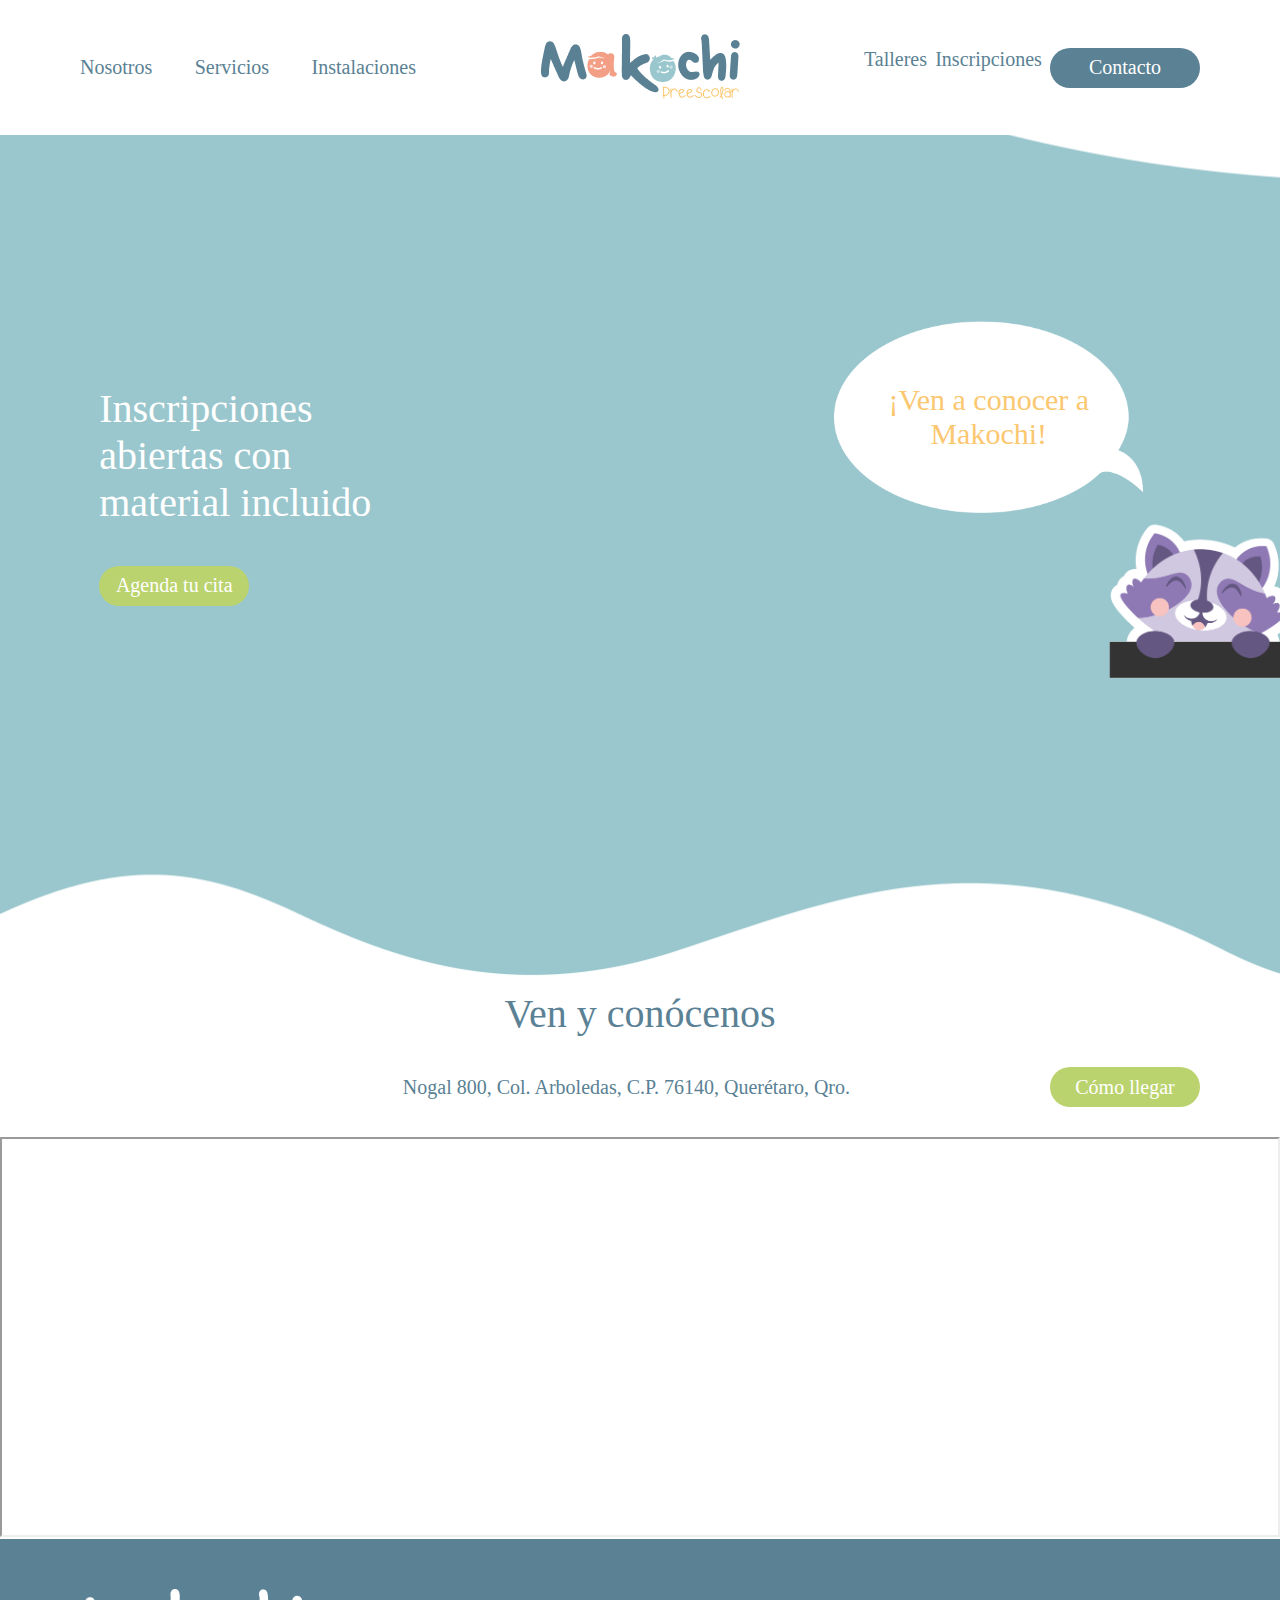
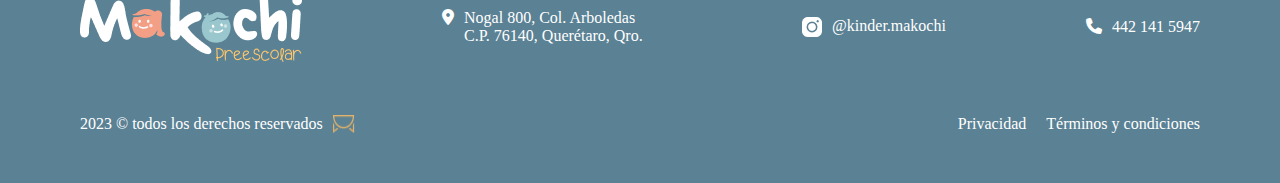
==== nosotros.html @ c2173844 "changes in services page" ====
<!DOCTYPE html>
<html lang="es">

<head>
    <meta charset="UTF-8">
    <meta name="viewport" content="width=device-width, initial-scale=1.0">
    <link rel="stylesheet" href="https://cdnjs.cloudflare.com/ajax/libs/font-awesome/6.4.2/css/all.min.css">
    <link rel="stylesheet" href="css/style.css">
    <title>Makochi</title>
</head>

<body>
    <header>
        <nav>
            <ul>
                <li><a href="">Nosotros</a></li>
                <li><a href="">Servicios</a></li>
                <li><a href="">Instalaciones</a></li>
            </ul>
            <figure>
                <a href="index.html"><img src="img/logo.png" alt="Logotipo Makochi"></a>
            </figure>
            <ul>
                <li><a href="">Talleres</a></li>
                <li><a href="">Inscripciones</a></li>
                <li><a href="" class="button blue">Contacto</a></li>
            </ul>
        </nav>
    </header>
    <main>

        <section id="inscriptions">
            <div>
                <h2>Inscripciones abiertas con material incluido</h2>
                <a href="" class="button green">Agenda tu cita</a>
            </div>
            <div>
                <div class="dialog">
                    <h3>¡Ven a conocer a Makochi!</h3>
                </div>
                <figure class="animation">
                    <img src="img/makochi_saliendo.gif" alt="Makochi apareciendo">
                </figure>
            </div>
        </section>
        <section id="location">
            <h2>Ven y conócenos</h2>
            <div>
                <p>Nogal 800, Col. Arboledas, C.P. 76140, Querétaro, Qro.</p>
                <a href="" class="button green">Cómo llegar <i class="fa-solid arrow-right"></i></a>
            </div>
            <iframe
                src="https://maps.google.com/maps?width=100%25&amp;height=600&amp;hl=en&amp;q=Nogal%20800,%20Col.%20Arboledas,%20C.P.%2076140,%20Quer%C3%A9taro,%20Qro.+(My%20Business%20Name)&amp;t=&amp;z=14&amp;ie=UTF8&amp;iwloc=B&amp;output=embed"></iframe>
        </section>
    </main>
    <footer>
        <div>
            <figure>
                <img src="img/logo2.png" alt="Logo de Makochi">
            </figure>

            <div class="footer_address">
                <i class="fa-solid fa-location-dot"></i>
                <p>Nogal 800, Col. Arboledas C.P. 76140, Querétaro, Qro.</p>
            </div>

            <div class="ig">
                <img src="icons/ig.png" alt="icono de instagram">
                <p>@kinder.makochi</p>
            </div>

            <div class="phone_number">
                <i class="fa-solid fa-phone"></i>
                <p>442 141 5947</p>
            </div>

        </div>
        <div>
            <div class="rights">
                <p>2023 © todos los derechos reservados</p>
                <img src="icons/Icono_molcajete.png" alt="icono molcajete diseño">
            </div>
            <div class="policies">
                <a href="">Privacidad</a>
                <a href="">Términos y condiciones</a>
            </div>
        </div>
    </footer>

    <script src="js/particles.js"></script>
    <script src="js/script.js"></script>
</body>

</html>
---- css/style.css ----
* {
  margin: 0;
  padding: 0;
  box-sizing: border-box;
}


html {
  font-size: 62.5%;
  overflow-x: hidden;
}

a {
  text-decoration: none;
}

ul,
ol {
  list-style: none;
}

:root {
  --green: #BBD36E;
  --purple: #8F79B6;
  --yellow: #FBC770;
  --blue: #5A8194;
  --melon: #F49F85;
  --lila: #D0C9E0;
}

.button {
  border-radius: 100px;
  width: 15rem;
  height: 4rem;
  display: flex;
  align-items: center;
  justify-content: center;
  font-size: 2rem;
  color: white;
  transition: all 0.15s ease-in-out;
}

.button:hover {
  background-color: var(--purple);
}

.green {
  background-color: var(--green);
}

.yellow {
  background-color: var(--yellow);
}

.blue {
  background-color: var(--blue);
}

.purple {
  background-color: var(--purple);
}

main,
body {
  background: url('../img/paper-texture.jpg');
  position: relative;
  z-index: -999;
  overflow-x: hidden;
}


header {
  width: 100vw;
  height: 15vh;
  position: fixed;
  background-color: #ffffff;
}

nav {
  padding: 0 8rem;
  width: 100%;
  height: 100%;
  display: flex;
  align-items: center;
  justify-content: space-between;
}

nav ul {
  width: 30%;
  display: flex;
  justify-content: space-between;
}

nav ul li {
  display: inline-block;
}

nav ul a {
  color: var(--blue);
  font-family: Montserrat;
  font-size: 20px;
  font-weight: 500;
}

#container {
  position: relative;
  width: 100%;
  height: 100%;
  background: url('../img/Fondo.png');
  background-repeat: no-repeat;
  background-position: center bottom;
  background-size: cover;
  z-index: -1;
  overflow: hidden;
}

#hero {
  max-height: 83vh;
  width: 100%;
  height: 100%;
  padding-top: 15vh;
  /* margin-top: 10vh; */
  position: relative;
}

#hero img {
  height: 83vh;
  max-height: 50rem;
  width: 100%;
}

#hero .container {
  position: absolute;
  top: 50%;
  left: 50%;
  transform: translateX(-50%) translateY(-50%);
  background: radial-gradient(#9ac7cd 0, #9ac7cd, transparent 100%);
  display: flex;
  flex-direction: column;
  justify-content: space-between;
  align-items: center;
  row-gap: 3rem;
}

h1 {
  color: #FFF;
  text-align: center;
  font-family: Montserrat;
  font-size: 3.5rem;
  font-weight: 400;
  width: 35vw;
}

h2 {
  text-align: center;
  font-family: Apple Juice;
  font-size: 3rem;
  font-weight: 400;
}

.sheet {
  display: flex;
  flex-direction: column;
  justify-content: center;
  align-items: center;
  width: 20rem;
  height: 25rem;
  position: absolute;
  background: url('../img/hoja.png');
  background-size: cover;
  background-repeat: no-repeat;
  left: 15%;
  bottom: -25vh;
  row-gap: 3rem;
}

.sheet h3 {
  color: white;
  text-align: center;
  font-family: Apple Juice;
  font-size: 3rem;
  font-weight: 400;
}

.pet {
  width: 35rem;
  height: 40rem;
  position: absolute;
  bottom: -20vh;
  right: 5%;
}

.pet img {
  width: 100%;
  height: 100%;
  object-fit: contain;
}

#us {
  margin-top: 30rem;
}

#us h2 {
  color: var(--blue);
  margin: 0 auto;
  margin-top: 10rem;
  width: 50rem;
}

#us .container {
  background: url('../img/us-bg.png');
  background-repeat: no-repeat;
  background-size: cover;
  width: 80%;
  aspect-ratio: 123/65;
  display: flex;
  flex-direction: column;
  justify-content: center;
  margin: 0 auto;
  row-gap: 1rem;
}

#us .container h3 {
  color: #FFF;
  font-family: Minako, sans-serif;
  font-size: 2.8rem;
  font-weight: 400;
}

#us .container p {
  color: #FFF;
  font-family: Montserrat, sans-serif;
  font-size: 1.8rem;
  font-weight: 500;
  width: 40rem;
}

#us .container div {
  display: flex;
  justify-content: space-between;
  padding: 0 10%;
  column-gap: 3rem;
}

#us .button {
  margin: 5rem auto;
}

#us .button:hover {
  background-color: var(--yellow);
}

#services {
  background: url('../img/Servicios.png');
  background-repeat: no-repeat;
  background-position: center top;
  background-size: contain;
  height: 110vh;
  width: 100vw;
  display: flex;
  padding: 10% 8rem;
  gap: 10rem;
  position: relative;
}

#services>figure.animation {
  width: 25rem;
  height: 25rem;
  aspect-ratio: 1/1;
  /* border: 1px solid white; */
  border-radius: 400px;
}

#services>figure.animation img {
  width: 100%;
  height: 100%;
  object-fit: contain;
}

#services .title {
  background-color: #FFF;
  height: 50%;
  width: 40%;
  display: flex;
  align-items: center;
  justify-content: center;
  border-radius: 100%;
}

#services .title h2 {
  width: 70%;
  color: var(--yellow);
  text-align: center;
  font-family: Apple Juice;
  font-size: 3rem;
  font-weight: 400;
}

#services .services {
  margin-top: 15%;
  display: flex;
  gap: 5rem;
  height: fit-content;
}

#services .service {
  display: flex;
  flex-direction: column;
  align-items: center;
}

#services .service figure {
  width: 12vw;
  height: 12vw;
  border-radius: 300px;
}

#services .service figure img {
  width: 100%;
  height: 100%;
  border-radius: 300px;
}

#services .service h3 {
  color: #FFF;
  text-align: center;
  font-family: Montserrat;
  font-size: 2.3rem;
  font-weight: 500;
  gap: 2rem;
}

.crayons {
  position: absolute;
  bottom: 0;
  transform: translateY(-50%);
}

.crayons img {
  width: 80%;
  height: 80%;
}

#facilities {
  padding: 0 8rem;
}

#facilities h2 {
  color: var(--green);
  text-align: center;
  font-family: Apple Juice;
  font-size: 3rem;
  font-weight: 400;
  margin-bottom: 5rem;
}

#facilities .container {
  display: grid;
  grid-template-columns: 1fr 2fr 1fr;
  grid-template-rows: 55rem 22.5rem;
  width: 100%;
  gap: 2rem;
}

#facilities .container>figure {
  width: 100%;
  height: 100%;
  max-height: 55rem;
  border-radius: 2rem;
}

#facilities .container img {
  width: 100%;
  height: 100%;
  border-radius: 2rem;
  object-fit: cover;
}

#facilities .table {
  display: flex;
  flex-wrap: wrap;
  gap: 5rem;
  justify-content: space-between;
  align-items: center;
  max-height: 55rem;
}

#facilities .table figure,
#facilities .table p {
  flex-basis: 25rem;
  height: 25rem;
  color: var(--blue);
  font-family: Montserrat;
  font-size: 2.4rem;
  font-weight: 500;
  display: flex;
  align-items: center;
  justify-content: center;
}

#facilities .button {
  margin: 5rem auto;
}

#activities {
  padding: 0 8rem;
}

#activities h2 {
  color: var(--melon);
  text-align: center;
  font-family: Apple Juice;
  font-size: 4rem;
  font-weight: 400;
  margin-bottom: 2rem;
}

#activities p {
  color: var(--blue);
  text-align: center;
  font-family: Montserrat;
  font-size: 2.4rem;
  font-weight: 500;
  width: 60%;
  margin: 0 auto;
}

#activities .container {
  display: flex;
  flex-wrap: wrap;
  width: 70%;
  margin: 0 auto;
  margin-top: 15rem;
  justify-content: space-between;
  row-gap: 20rem;
  margin-bottom: 20rem;
}

#activities .sheet {
  position: relative;
  bottom: 0;
  left: 0;
  margin: 0 5rem;
}

#activities .sheet h3 {
  width: 50%;
}

#activities .sheet figure.activity {
  width: 20rem;
  height: 20rem;
  position: absolute;
  top: -50%;
  left: -50%;
  border-radius: 300px;
}

#activities .sheet figure.activity img {
  width: 100%;
  height: 100%;
  border-radius: 300px;
  object-fit: cover;
}

#activities .sheet figure.pencil {
  width: 8rem;
  height: 14rem;
  position: absolute;
  top: 0%;
  right: -25%;
}

#activities .sheet figure.pencil img {
  width: 100%;
  height: 100%;
  object-fit: contain;
}

#inscriptions {
  background: url('../img/fondo3.png');
  background-repeat: no-repeat;
  background-size: cover;
  display: flex;
  flex-wrap: wrap;
  padding: 0 8rem;
  align-items: center;
  justify-content: center;
  height: 110vh;
}

#inscriptions h2 {
  color: #FFF;
  font-family: Apple Juice;
  font-size: 4rem;
  font-weight: 400;
  width: 40%;
  text-align: left;
  margin-bottom: 4rem;
}

#inscriptions .dialog {
  background: url('../img/dialog.png');
  background-size: contain;
  background-repeat: no-repeat;
  background-position: center;
  width: 30vw;
  height: 15vw;
  display: flex;
  align-items: center;
  justify-content: center;
}

#inscriptions .dialog h3 {
  color: var(--yellow);
  text-align: center;
  font-family: Apple Juice;
  font-size: 3rem;
  font-weight: 400;
  width: 60%;
}

#inscriptions>div {
  display: flex;
  flex-direction: column;
}

#inscriptions>div:last-child {
  margin-top: 10rem;
}

#inscriptions figure.animation {
  width: 20vw;
  height: 20vw;
  aspect-ratio: 1/1;
  /* border: 1px solid white; */
  border-radius: 400px;
  align-self: self-end;
  margin-right: -15rem;
}

#inscriptions figure.animation img {
  width: 100%;
  height: 100%;
  object-fit: cover;
}

#location h2 {
  color: var(--blue);
  text-align: center;
  font-family: Apple Juice;
  font-size: 4rem;
  font-weight: 400;
}

#location div {
  display: flex;
  align-items: center;
  justify-content: flex-end;
  padding: 0 8rem;
  margin: 3rem 0;
}

#location div p {
  color: var(--blue);
  text-align: center;
  font-family: Montserrat;
  font-size: 2rem;
  font-weight: 500;
  margin-right: 20rem;
}

#location iframe {
  width: 100%;
  height: 40rem;
}

footer {
  background-color: var(--blue);
  padding: 5rem 8rem;
  display: flex;
  flex-direction: column;
  row-gap: 5rem;
}

footer>div {
  display: flex;
  flex-wrap: wrap;
  align-items: center;
  justify-content: space-between;
  row-gap: 2rem;
}

.footer_address {
  width: 22rem;
}

footer>div:first-child div {
  display: flex;
  column-gap: 1rem;
}

footer .ig img {
  width: 2rem;
  height: 2rem;
}

footer p,
footer a {
  color: #ffffff;
  font-family: Poppins;
  font-size: 1.6rem;
  font-weight: 400;
}

footer .rights {
  display: flex;
  gap: 1rem;
}

footer .policies {
  display: flex;
  column-gap: 2rem;
}

footer i {
  color: white;
  font-size: 1.6rem;
}

footer a:hover {
  color: var(--yellow);
}




/*services page*/
#services_page {
  margin-top: 15vh;
}

#services_page .service_element:first-child {
  margin-top: 15rem;
}

#services_page .service_element:first-child h2 {
  color: var(--lila);
  font-family: Apple Juice;
  font-size: 5rem;
  font-weight: 400;
  margin-bottom: 4rem;
  text-align: left;
  margin-left: 8rem;
}

#services_page .service_element:last-child h2 {
  color: var(--green);
  font-family: Apple Juice;
  font-size: 5rem;
  font-weight: 400;
  margin-bottom: 4rem;
  text-align: right;
  margin-right: 8rem;
}

#services_page .service_element>div {
  position: relative;
}

#services_page .service_element>div p {
  color: #ffffff;
  font-family: Montserrat;
  font-size: 2rem;
  font-weight: 500;
  width: 40rem;
  margin: 0 8rem;
}


.left_container::after {
  content: "";
  position: absolute;
  width: 50%;
  height: 100%;
  border-top-right-radius: 20rem;
  border-bottom-right-radius: 20rem;
  top: 0;
  z-index: -1;
  left: 0;  
}

.right_container::after {
  content: "";
  position: absolute;
  width: 50%;
  height: 100%;
  border-top-left-radius: 20rem;
  border-bottom-left-radius: 20rem;
  top: 0;
  z-index: -1;
  right: 0;
}

.service_element:first-child>div::after {
  background-color: var(--lila);
}

.service_element:last-child>div::after {
  background-color: var(--green);
}

.left_container,.right_container {
  display: flex;
  height: 25rem;
  align-items: center;
  justify-content: space-between;
}

#services_page figure {
  width: 25rem;
  height: 25rem;
  border-radius: 300px;
  /* position: absolute; */
  margin: 0 8rem;
}

#services_page figure img {
  width: 100%;
  height: 100%;
  border-radius: 200px;
}

#services_page .left_container figure {
  /* position: absolute; */
  right: 25%;
}

/*services page*/


@media screen and (min-width: 769px) {
  #hero img {
    max-height: 83vh;
  }
}
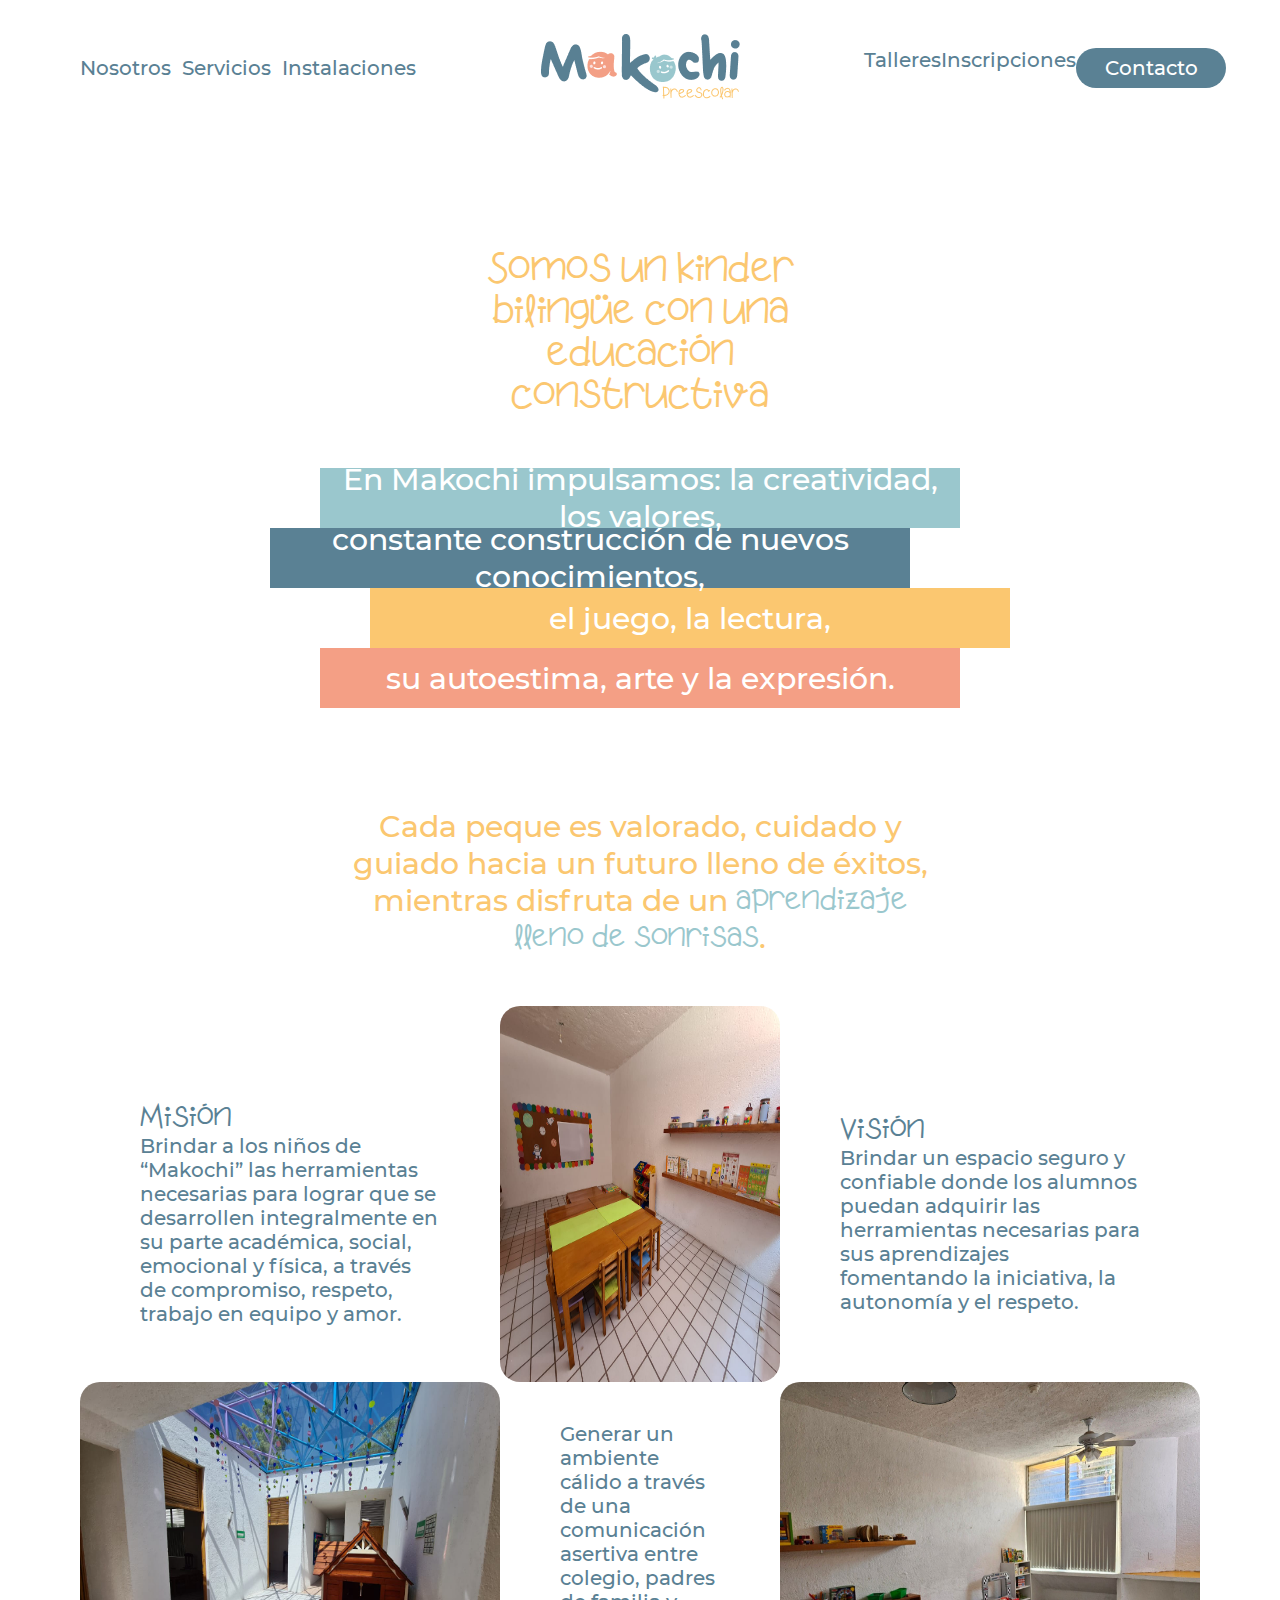
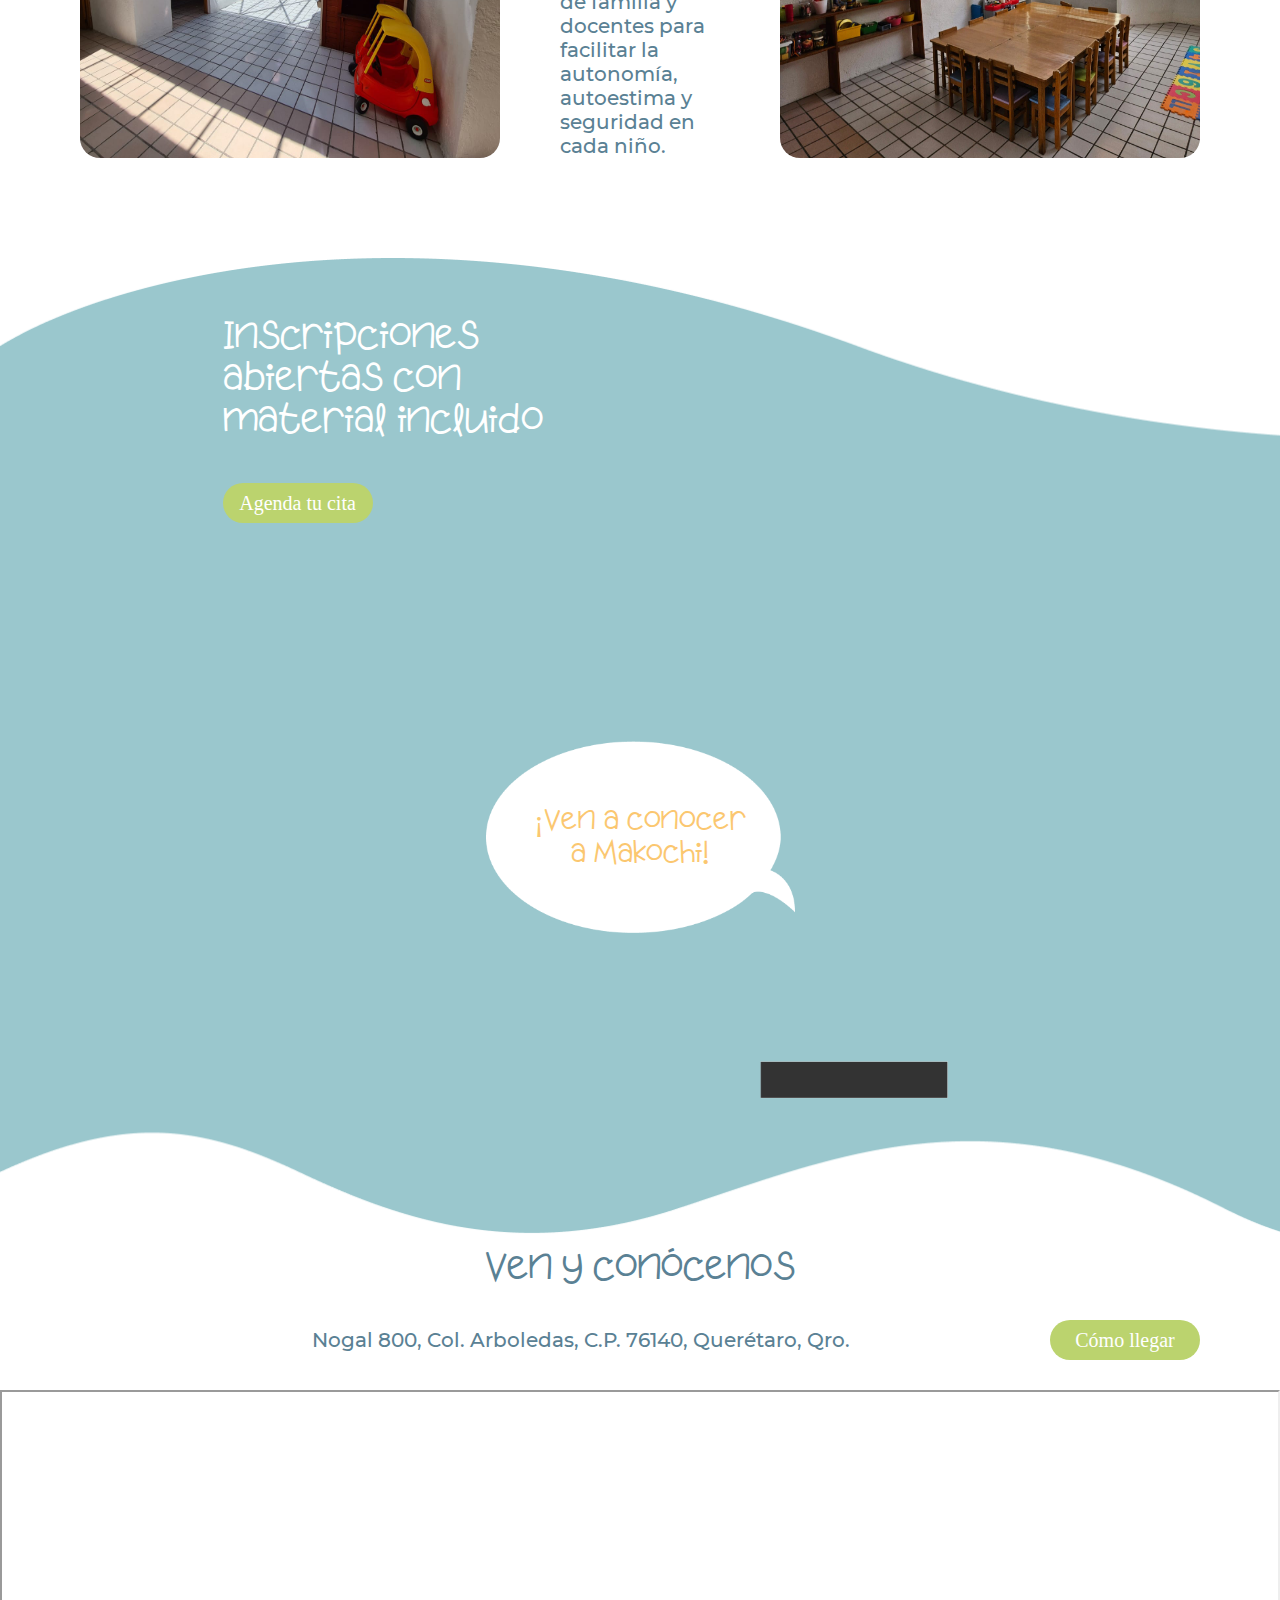
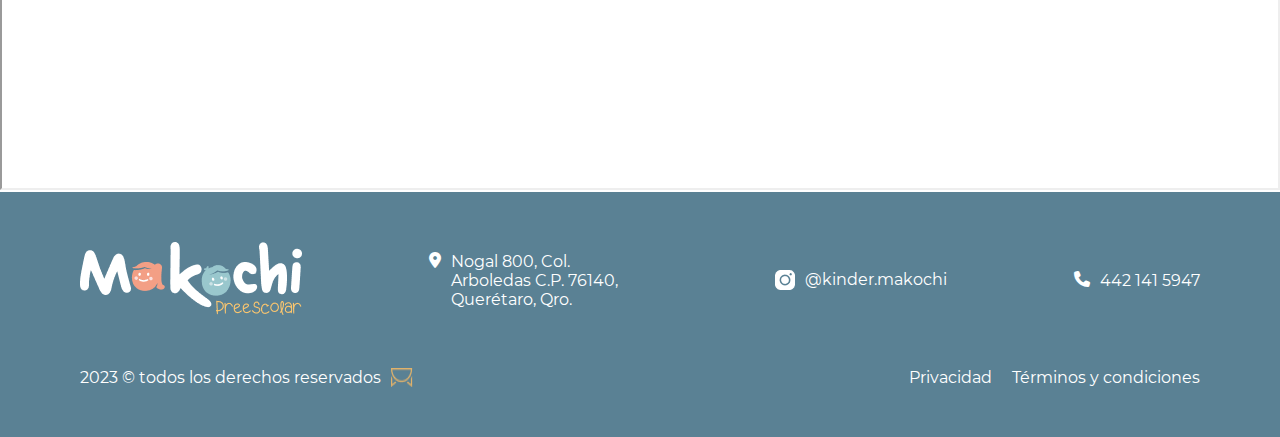
==== commit 466cd4d8: "add contact and about us pages" ====
--- a/nosotros.html
+++ b/nosotros.html
@@ -28,7 +28,48 @@
         </nav>
     </header>
     <main>
-
+        <section id="about">
+            <h1>Somos un kinder bilingüe con una educación constructiva</h1>
+            <div class="container">
+                <div class="aqua">
+                    <h3>En Makochi impulsamos: la creatividad, los valores,</h3>
+                </div>
+                <div class="blue">
+                    <h3>constante construcción de nuevos conocimientos,</h3>
+                </div>
+                <div class="yellow">
+                    <h3>el juego, la lectura,</h3>
+                </div>
+                <div class="melon">
+                    <h3>su autoestima, arte y la expresión.</h3>
+                </div>
+            </div>
+        </section>
+        <section id="values">
+            <h2>Cada peque es valorado, cuidado y guiado hacia un futuro lleno de éxitos, mientras disfruta de un <span>aprendizaje lleno de sonrisas</span>.</h2>
+            <div class="container">
+                <div>
+                    <h4>Misión</h4>
+                    <p>Brindar a los niños de “Makochi” las herramientas necesarias para lograr que se desarrollen integralmente en su parte académica, social, emocional y física, a través de compromiso, respeto, trabajo en equipo y amor.</p>
+                </div>
+                <figure>
+                    <img src="img/mesita.jpeg" alt="">
+                </figure>
+                <div>
+                    <h4>Visión</h4>
+                    <p>Brindar un espacio seguro y confiable donde los alumnos puedan adquirir las herramientas necesarias para sus aprendizajes fomentando la iniciativa, la autonomía y el respeto.</p>
+                </div>
+                <figure>
+                    <img src="img/casita2.jpeg" alt="">
+                </figure>
+                <div>
+                    <p>Generar un ambiente cálido a través de una comunicación asertiva entre colegio, padres de familia y docentes para facilitar la autonomía, autoestima y seguridad en cada niño.</p>
+                </div>
+                <figure>
+                    <img src="img/salon.jpeg" alt="">
+                </figure>
+            </div>
+        </section>
         <section id="inscriptions">
             <div>
                 <h2>Inscripciones abiertas con material incluido</h2>
--- a/css/style.css
+++ b/css/style.css
@@ -17,6 +17,28 @@
 ul,
 ol {
   list-style: none;
+}
+
+@font-face {
+  font-family: Apple Juice;
+  src: url('../Fonts/Apple\ Juice\ Regular.ttf');
+}
+
+@font-face {
+  font-family: Minako;
+  src: url('../Fonts/Minako-Regular.ttf');
+}
+
+@font-face {
+  font-family: Montserrat;
+  src: url('../Tipografia/Montserrat-Regular.ttf');
+  font-weight: 400;
+}
+
+@font-face {
+  font-family: Montserrat;
+  src: url('../Tipografia/Montserrat-Medium.ttf');
+  font-weight: 500;
 }
 
 :root {
@@ -26,6 +48,7 @@
   --blue: #5A8194;
   --melon: #F49F85;
   --lila: #D0C9E0;
+  --aqua: #9AC7CD;
 }
 
 .button {
@@ -48,6 +71,10 @@
   background-color: var(--green);
 }
 
+.purple {
+  background-color: var(--purple);
+}
+
 .yellow {
   background-color: var(--yellow);
 }
@@ -56,8 +83,16 @@
   background-color: var(--blue);
 }
 
-.purple {
-  background-color: var(--purple);
+.melon {
+  background-color: var(--melon);
+}
+
+.lila {
+  background-color: var(--lila);
+}
+
+.aqua {
+  background-color: var(--aqua);
 }
 
 main,
@@ -379,16 +414,17 @@
 #facilities .table {
   display: flex;
   flex-wrap: wrap;
-  gap: 5rem;
-  justify-content: space-between;
+  gap: auto;
+  justify-content: center;
   align-items: center;
   max-height: 55rem;
 }
 
 #facilities .table figure,
 #facilities .table p {
-  flex-basis: 25rem;
+  flex-basis: 30%;
   height: 25rem;
+  aspect-ratio: 1/1;
   color: var(--blue);
   font-family: Montserrat;
   font-size: 2.4rem;
@@ -396,6 +432,7 @@
   display: flex;
   align-items: center;
   justify-content: center;
+  margin: 0 2rem;
 }
 
 #facilities .button {
@@ -444,7 +481,8 @@
 }
 
 #activities .sheet h3 {
-  width: 50%;
+  width: 60%;
+  margin-top: 4rem;
 }
 
 #activities .sheet figure.activity {
@@ -608,7 +646,7 @@
 footer p,
 footer a {
   color: #ffffff;
-  font-family: Poppins;
+  font-family: Montserrat;
   font-size: 1.6rem;
   font-weight: 400;
 }
@@ -644,6 +682,10 @@
   margin-top: 15rem;
 }
 
+#services_page .service_element {
+  margin-bottom: 10rem;
+}
+
 #services_page .service_element:first-child h2 {
   color: var(--lila);
   font-family: Apple Juice;
@@ -673,7 +715,7 @@
   font-family: Montserrat;
   font-size: 2rem;
   font-weight: 500;
-  width: 40rem;
+  width: 50rem;
   margin: 0 8rem;
 }
 
@@ -687,7 +729,7 @@
   border-bottom-right-radius: 20rem;
   top: 0;
   z-index: -1;
-  left: 0;  
+  left: 0;
 }
 
 .right_container::after {
@@ -710,7 +752,8 @@
   background-color: var(--green);
 }
 
-.left_container,.right_container {
+.left_container,
+.right_container {
   display: flex;
   height: 25rem;
   align-items: center;
@@ -736,11 +779,265 @@
   right: 25%;
 }
 
+#services_page h4,
+#services_page li,
+#services_page .service_element .text p {
+  color: var(--blue);
+  font-family: Montserrat;
+  font-size: 2.2rem;
+  font-weight: 500;
+  margin-top: 4rem;
+  margin-left: 8rem;
+}
+
+#services_page ul {
+  list-style: disc;
+  margin-left: 8rem;
+  display: flex;
+  flex-wrap: wrap;
+  width: 60%;
+}
+
+#services_page li {
+  flex-basis: 34rem;
+}
+
+#services_page .service_element .text {
+  display: flex;
+  justify-content: flex-end;
+  flex-wrap: wrap;
+}
+
+#services_page .service_element .text p {
+  width: 35rem;
+}
+
 /*services page*/
 
 
-@media screen and (min-width: 769px) {
+/* about us page */
+
+#about {
+  margin-top: 15vh;
+}
+
+#about h1 {
+  color: var(--yellow);
+  text-align: center;
+  font-family: Apple Juice;
+  font-size: 4rem;
+  font-weight: 400;
+  margin: 5rem auto;
+  margin-top: 25rem;
+}
+
+#about .container {
+  width: 50%;
+  margin: 0 auto;
+  margin-bottom: 10rem;
+}
+
+#about .container>div {
+  height: 6rem;
+  width: 100%;
+  display: flex;
+  align-items: center;
+  justify-content: center;
+}
+
+#about .container h3 {
+  color: #FFF;
+  text-align: center;
+  font-family: Montserrat;
+  font-size: 3rem;
+  font-weight: 500;
+}
+
+#about .container>div:nth-child(2) {
+  margin-left: -5rem;
+}
+
+#about .container>div:nth-child(3) {
+  margin-left: 5rem;
+}
+
+#values h2 {
+  color: var(--yellow);
+  text-align: center;
+  font-family: Montserrat;
+  font-weight: 500;
+  width: 45%;
+  margin: 0 auto;
+  margin-bottom: 5rem;
+}
+
+#values h2 span {
+  color: var(--aqua);
+  font-family: Apple Juice;
+  font-weight: 400;
+}
+
+#values .container {
+  display: grid;
+  grid-template-columns: 3fr 2fr 3fr;
+  grid-template-rows: 1fr 1fr;
+  padding: 0 8rem;
+  margin-bottom: 10rem;
+}
+
+#values .container>div {
+  margin-top: 4rem;
+  padding: 0 6rem;
+  display: flex;
+  flex-direction: column;
+  justify-content: center;
+}
+
+#values h4 {
+  color: var(--blue);
+  font-family: Apple Juice;
+  font-size: 3rem;
+  font-weight: 400;
+}
+
+#values p {
+  color: var(--blue);
+  font-family: Montserrat;
+  font-size: 2rem;
+  font-weight: 500;
+}
+
+#values figure {
+  border-radius: 2rem;
+}
+
+#values figure img {
+  width: 100%;
+  height: 100%;
+  border-radius: 2rem;
+}
+
+/* about us page */
+
+
+/* Contact page */
+
+#contact {
+  margin-top: 25vh;
+  margin-bottom: 20rem;
+}
+
+#contact h2 {
+  color: var(--yellow);
+  text-align: center;
+  font-family: Apple Juice;
+  font-size: 3rem;
+  font-weight: 400;
+  width: 30%;
+  margin: 0 auto;
+  margin-bottom: 5rem;
+}
+
+#contact form {
+  display: flex;
+  flex-wrap: wrap;
+  width: 90rem;
+  gap: 4rem;
+  margin: 0 auto;
+  justify-content: center;
+}
+
+#contact .name,
+#contact .lastname,
+#contact .phone,
+#contact .mail,
+#contact .schedule,
+#contact .date {
+  display: flex;
+  flex-direction: column;
+  flex-basis: 35rem;
+  flex-grow: 1;
+}
+
+#contact .service {
+  flex-basis: 70rem;
+  display: flex;
+  flex-direction: column;
+  flex-grow: 1;
+}
+
+#contact .service .services {
+  display: flex;
+  flex-wrap: wrap;
+  gap: 2rem;
+}
+
+#contact .services div {
+  display: flex;
+  align-items: center;
+}
+
+#contact form label {
+  color: var(--blue);
+  font-family: Montserrat;
+  font-size: 2rem;
+  font-weight: 500;
+}
+
+#contact .message {
+  flex-grow: 1;
+}
+
+#contact textarea {
+  width: 100%;
+  height: 15rem;
+  border: 2px solid var(--blue);
+  resize: none;
+  color: var(--blue);
+  font-size: 2rem;
+  font-weight: 400;
+}
+
+#contact .name input,
+#contact .lastname input,
+#contact .phone input,
+#contact .mail input,
+#contact .schedule input {
+  background-color: transparent;
+  border: none;
+  border-bottom: 2px solid var(--blue);
+  color: var(--blue);
+  font-size: 2rem;
+  font-weight: 400;
+}
+
+#contact .date input {
+  background-color: transparent;
+  border: none;
+  color: var(--blue);
+  font-family: Montserrat;
+  font-size: 2rem;
+  font-weight: 500;
+
+}
+
+#contact .date input::-webkit-calendar-picker-indicator {
+  display: none;
+}
+
+#contact input:focus,
+#contact textarea:focus {
+  outline: none;
+}
+
+#contact input[type="radio"] {
+  margin-right: 0.5rem;
+}
+
+/* Contact page */
+
+/* @media screen and (min-width: 769px) {
   #hero img {
     max-height: 83vh;
   }
-}+} */